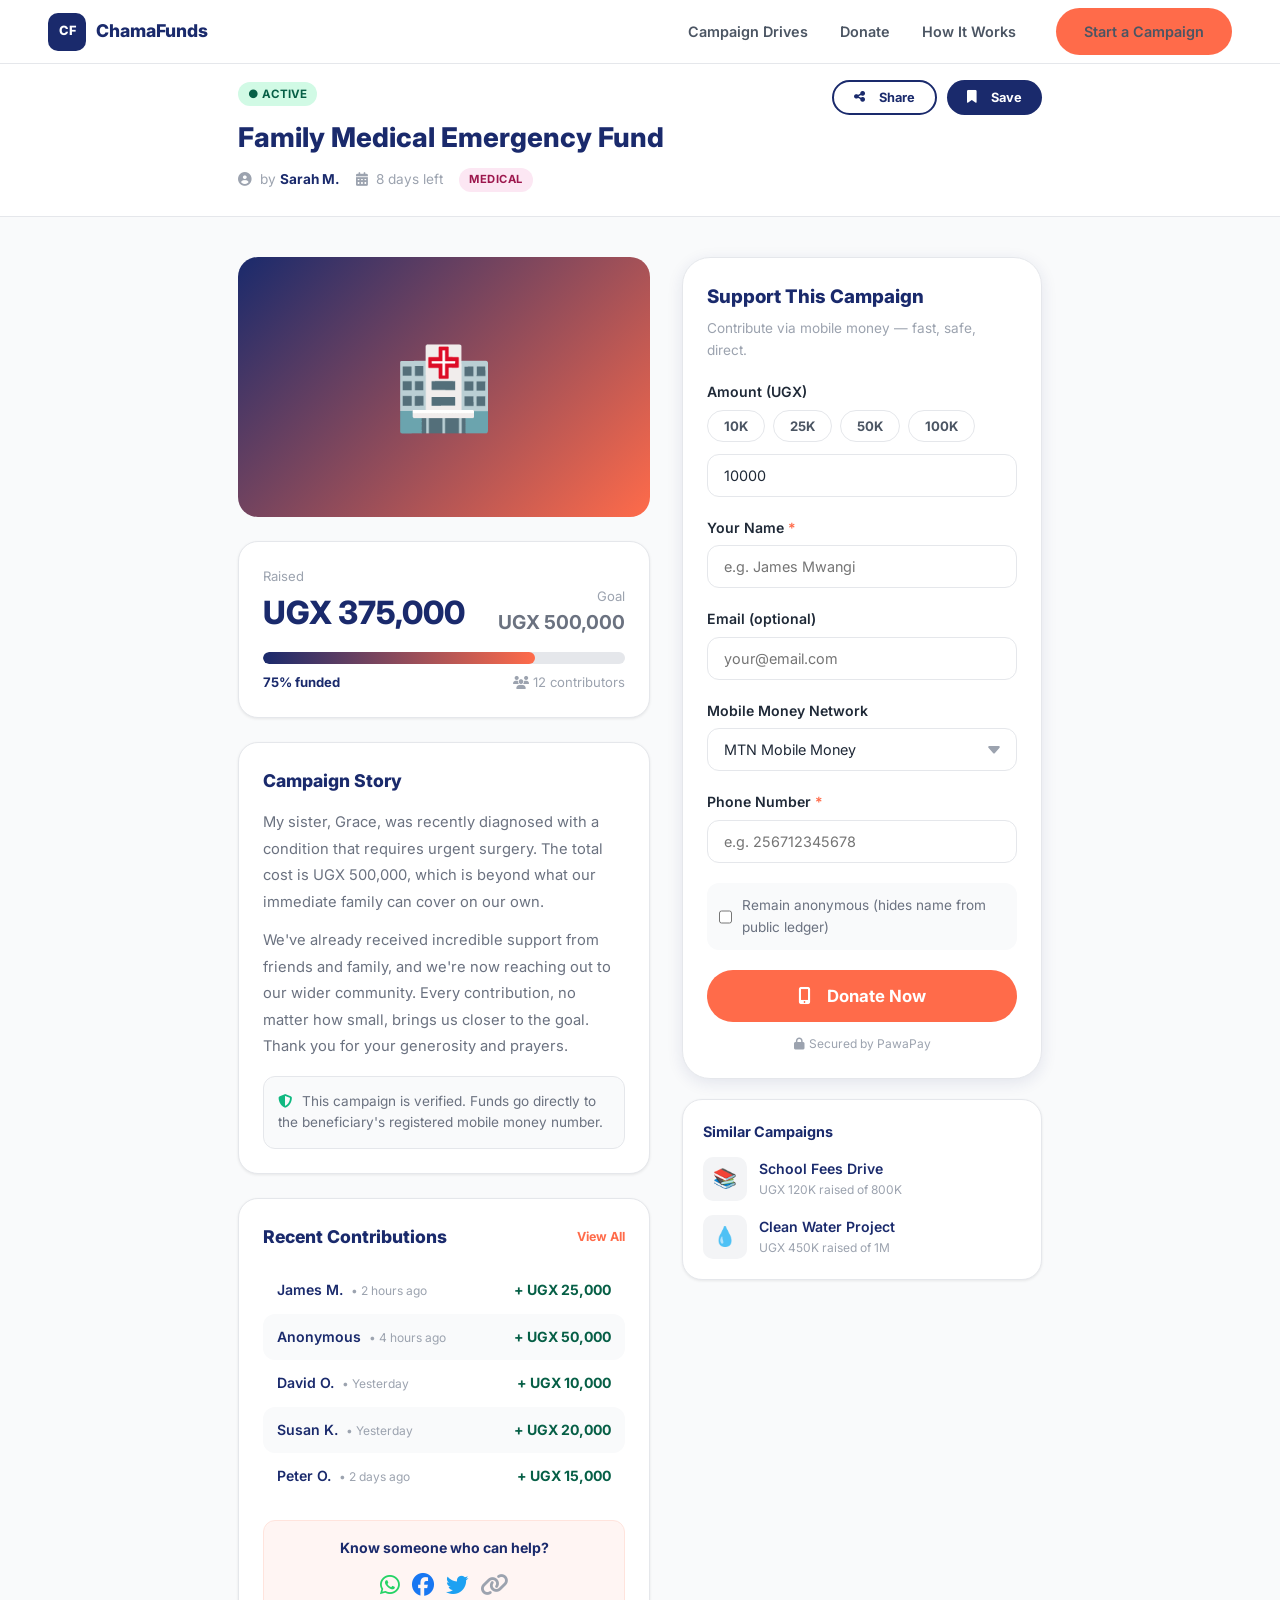
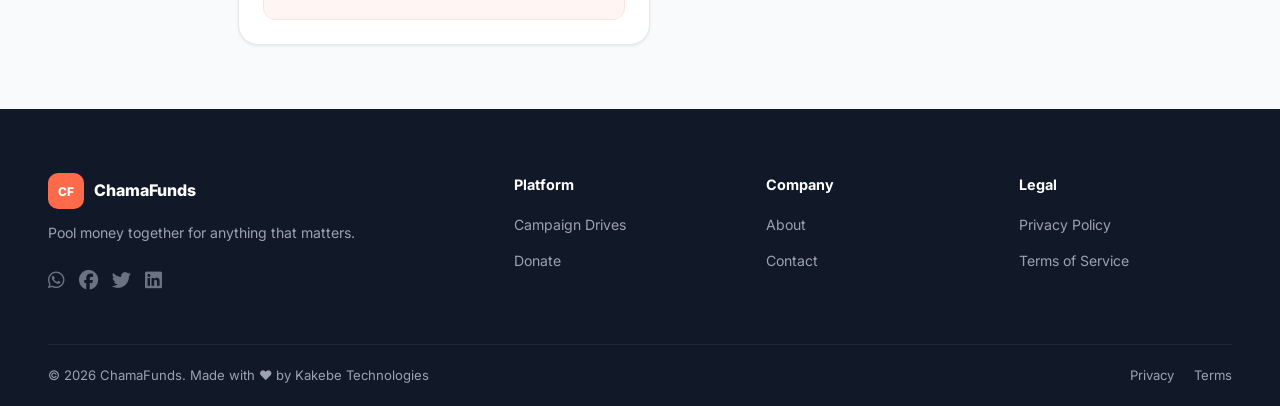
==== campaign-detail.html @ b53abc18 "initials" ====
<!DOCTYPE html>
<html lang="en">
<head>
  <meta charset="UTF-8" /><meta name="viewport" content="width=device-width, initial-scale=1.0" />
  <title>Family Medical Fund · ChamaFunds</title>
  <link href="https://fonts.googleapis.com/css2?family=Inter:opsz,wght@14..32,400;14..32,600;14..32,700;14..32,800&display=swap" rel="stylesheet" />
  <link rel="stylesheet" href="https://cdnjs.cloudflare.com/ajax/libs/font-awesome/6.5.0/css/all.min.css" />
  <link rel="stylesheet" href="css/style.css" />
</head>
<body>

<!-- NAVBAR -->
<nav class="navbar">
  <div class="container">
    <a href="index.html" class="navbar-brand"><div class="navbar-logo">CF</div><span class="navbar-name">ChamaFunds</span></a>
    <div class="navbar-links">
      <a href="campaign-drives.html">Campaign Drives</a>
      <a href="donate.html">Donate</a>
      <a href="index.html#how-it-works">How It Works</a>
      <a href="create-campaign.html" class="btn btn-primary nav-cta">Start a Campaign</a>
    </div>
    <button class="hamburger" id="hamburger"><span></span><span></span><span></span></button>
  </div>
</nav>
<div class="mobile-menu-overlay" id="menuOverlay"></div>
<div class="mobile-menu" id="mobileMenu">
  <button class="mobile-menu-close" id="menuClose"><i class="fas fa-times"></i></button>
  <a href="campaign-drives.html">Campaign Drives</a><a href="donate.html">Donate</a>
  <a href="index.html#how-it-works">How It Works</a><a href="login.html">Log In</a>
  <a href="create-campaign.html" class="btn btn-primary">🚀 Start a Campaign</a>
</div>

<!-- CAMPAIGN HEADER -->
<div style="background:#fff;border-bottom:1px solid #e5e7eb;padding:80px 0 24px;">
  <div class="container" style="max-width:900px;">
    <div style="display:flex;flex-wrap:wrap;justify-content:space-between;align-items:flex-start;gap:16px;">
      <div>
        <span class="status-badge status-active" style="margin-bottom:10px;display:inline-block;">● Active</span>
        <h1 class="campaign-title-heading" style="font-size:1.7rem;font-weight:800;color:#1A2A6C;margin-bottom:8px;">Family Medical Emergency Fund</h1>
        <div style="display:flex;align-items:center;gap:16px;font-size:.85rem;color:#9ca3af;flex-wrap:wrap;">
          <span><i class="fas fa-user-circle" style="margin-right:4px;"></i> by <strong style="color:#1A2A6C;">Sarah M.</strong></span>
          <span><i class="fas fa-calendar-alt" style="margin-right:4px;"></i> 8 days left</span>
          <span class="category-badge badge-medical">Medical</span>
        </div>
      </div>
      <div style="display:flex;gap:10px;flex-wrap:wrap;">
        <button id="shareCampaignBtn" class="btn btn-outline btn-sm"><i class="fas fa-share-alt" style="margin-right:6px;"></i>Share</button>
        <button class="btn btn-secondary btn-sm"><i class="fas fa-bookmark" style="margin-right:6px;"></i>Save</button>
      </div>
    </div>
  </div>
</div>

<!-- MAIN CONTENT -->
<section style="background:#f9fafb;padding:40px 0 64px;">
  <div class="container" style="max-width:900px;">
    <div style="display:grid;grid-template-columns:1fr 360px;gap:32px;align-items:start;">

      <!-- LEFT COLUMN -->
      <div>
        <!-- Campaign Image -->
        <div style="background:linear-gradient(135deg,#1A2A6C,#FF6B4A);border-radius:20px;height:260px;display:flex;align-items:center;justify-content:center;font-size:5rem;margin-bottom:24px;">🏥</div>

        <!-- Progress Card -->
        <div class="card" style="padding:24px;margin-bottom:24px;">
          <div style="display:flex;justify-content:space-between;align-items:flex-end;margin-bottom:14px;">
            <div><p style="font-size:.82rem;color:#9ca3af;">Raised</p><p style="font-size:2rem;font-weight:800;color:#1A2A6C;">UGX 375,000</p></div>
            <div style="text-align:right;"><p style="font-size:.82rem;color:#9ca3af;">Goal</p><p style="font-size:1.2rem;font-weight:700;color:#6b7280;">UGX 500,000</p></div>
          </div>
          <div class="progress-wrap" style="height:12px;"><div class="progress-fill" data-width="75%"></div></div>
          <div style="display:flex;justify-content:space-between;font-size:.82rem;color:#9ca3af;margin-top:8px;">
            <span style="font-weight:700;color:#1A2A6C;">75% funded</span>
            <span><i class="fas fa-users" style="margin-right:4px;"></i>12 contributors</span>
          </div>
        </div>

        <!-- Story -->
        <div class="card" style="padding:24px;margin-bottom:24px;">
          <h2 style="font-weight:800;color:#1A2A6C;margin-bottom:14px;font-size:1.1rem;">Campaign Story</h2>
          <p style="color:#6b7280;font-size:.92rem;line-height:1.8;">My sister, Grace, was recently diagnosed with a condition that requires urgent surgery. The total cost is UGX 500,000, which is beyond what our immediate family can cover on our own.</p>
          <p style="color:#6b7280;font-size:.92rem;line-height:1.8;margin-top:12px;">We've already received incredible support from friends and family, and we're now reaching out to our wider community. Every contribution, no matter how small, brings us closer to the goal. Thank you for your generosity and prayers.</p>
          <div style="margin-top:16px;background:#f9fafb;border-radius:12px;padding:14px;border:1px solid #e5e7eb;font-size:.85rem;color:#6b7280;">
            <i class="fas fa-shield-alt" style="color:#10b981;margin-right:6px;"></i> This campaign is verified. Funds go directly to the beneficiary's registered mobile money number.
          </div>
        </div>

        <!-- Ledger -->
        <div class="card" style="padding:24px;">
          <div style="display:flex;justify-content:space-between;align-items:center;margin-bottom:16px;">
            <h2 style="font-weight:800;color:#1A2A6C;font-size:1.1rem;">Recent Contributions</h2>
            <a href="#" style="font-size:.78rem;color:#FF6B4A;font-weight:700;">View All</a>
          </div>
          <div>
            <div class="ledger-row"><div><span class="ledger-name">James M.</span><span class="ledger-time" style="margin-left:8px;">• 2 hours ago</span></div><span class="ledger-amount">+ UGX 25,000</span></div>
            <div class="ledger-row"><div><span class="ledger-name">Anonymous</span><span class="ledger-time" style="margin-left:8px;">• 4 hours ago</span></div><span class="ledger-amount">+ UGX 50,000</span></div>
            <div class="ledger-row"><div><span class="ledger-name">David O.</span><span class="ledger-time" style="margin-left:8px;">• Yesterday</span></div><span class="ledger-amount">+ UGX 10,000</span></div>
            <div class="ledger-row"><div><span class="ledger-name">Susan K.</span><span class="ledger-time" style="margin-left:8px;">• Yesterday</span></div><span class="ledger-amount">+ UGX 20,000</span></div>
            <div class="ledger-row"><div><span class="ledger-name">Peter O.</span><span class="ledger-time" style="margin-left:8px;">• 2 days ago</span></div><span class="ledger-amount">+ UGX 15,000</span></div>
          </div>
          <!-- Share prompt -->
          <div style="margin-top:20px;background:#fff5f3;border-radius:12px;padding:16px;text-align:center;border:1px solid #ffe4dd;">
            <p style="font-size:.88rem;font-weight:700;color:#1A2A6C;margin-bottom:8px;">Know someone who can help?</p>
            <div style="display:flex;justify-content:center;gap:12px;font-size:1.4rem;">
              <a href="#" style="color:#25D366;"><i class="fab fa-whatsapp"></i></a>
              <a href="#" style="color:#1877F2;"><i class="fab fa-facebook"></i></a>
              <a href="#" style="color:#1DA1F2;"><i class="fab fa-twitter"></i></a>
              <a href="#" onclick="navigator.clipboard.writeText(window.location.href);window.showToast('Link copied!','success');return false;" style="color:#9ca3af;"><i class="fas fa-link"></i></a>
            </div>
          </div>
        </div>
      </div>

      <!-- RIGHT COLUMN: DONATION WIDGET -->
      <div style="position:sticky;top:84px;">
        <div class="donation-widget">
          <h3 style="font-weight:800;color:#1A2A6C;margin-bottom:6px;">Support This Campaign</h3>
          <p style="font-size:.85rem;color:#9ca3af;margin-bottom:20px;">Contribute via mobile money — fast, safe, direct.</p>

          <div class="form-group">
            <label class="form-label">Amount (UGX)</label>
            <div class="quick-amounts">
              <button class="quick-amount-btn" data-amount="10000">10K</button>
              <button class="quick-amount-btn" data-amount="25000">25K</button>
              <button class="quick-amount-btn" data-amount="50000">50K</button>
              <button class="quick-amount-btn" data-amount="100000">100K</button>
            </div>
            <input type="number" id="contributionAmount" class="form-input" placeholder="Enter amount" min="1000" value="10000" />
          </div>

          <div class="form-group" id="donorNameField">
            <label class="form-label">Your Name <span class="required">*</span></label>
            <input type="text" id="donorName" class="form-input" placeholder="e.g. James Mwangi" />
          </div>

          <div class="form-group" id="donorEmailField">
            <label class="form-label">Email (optional)</label>
            <input type="email" id="donorEmail" class="form-input" placeholder="your@email.com" />
          </div>

          <div class="form-group">
            <label class="form-label">Mobile Money Network</label>
            <select class="form-input">
              <option>MTN Mobile Money</option>
              <option>Airtel Money</option>
              <option>Orange Money</option>
              <option>Tigo Cash</option>
            </select>
          </div>

          <div class="form-group">
            <label class="form-label">Phone Number <span class="required">*</span></label>
            <input type="tel" id="donorPhone" class="form-input" placeholder="e.g. 256712345678" />
          </div>

          <div style="display:flex;align-items:center;gap:10px;margin-bottom:20px;padding:12px;background:#f9fafb;border-radius:12px;">
            <input type="checkbox" id="anonymousToggle" style="width:16px;height:16px;cursor:pointer;" />
            <label for="anonymousToggle" style="font-size:.85rem;color:#6b7280;cursor:pointer;">Remain anonymous (hides name from public ledger)</label>
          </div>

          <button id="donateBtn" class="btn btn-primary btn-block btn-lg">
            <i class="fas fa-mobile-alt" style="margin-right:8px;"></i> Donate Now
          </button>
          <p style="text-align:center;font-size:.75rem;color:#9ca3af;margin-top:12px;"><i class="fas fa-lock" style="margin-right:4px;"></i>Secured by PawaPay</p>
        </div>

        <!-- Similar Campaigns -->
        <div class="card" style="padding:20px;margin-top:20px;">
          <p style="font-weight:700;color:#1A2A6C;font-size:.9rem;margin-bottom:14px;">Similar Campaigns</p>
          <div style="display:flex;flex-direction:column;gap:14px;">
            <a href="campaign-detail.html" style="display:flex;align-items:center;gap:12px;">
              <div style="width:44px;height:44px;background:#f3f4f6;border-radius:10px;display:flex;align-items:center;justify-content:center;font-size:1.2rem;flex-shrink:0;">📚</div>
              <div><p style="font-weight:600;color:#1A2A6C;font-size:.88rem;">School Fees Drive</p><p style="font-size:.75rem;color:#9ca3af;">UGX 120K raised of 800K</p></div>
            </a>
            <a href="campaign-detail.html" style="display:flex;align-items:center;gap:12px;">
              <div style="width:44px;height:44px;background:#f3f4f6;border-radius:10px;display:flex;align-items:center;justify-content:center;font-size:1.2rem;flex-shrink:0;">💧</div>
              <div><p style="font-weight:600;color:#1A2A6C;font-size:.88rem;">Clean Water Project</p><p style="font-size:.75rem;color:#9ca3af;">UGX 450K raised of 1M</p></div>
            </a>
          </div>
        </div>
      </div>
    </div>
  </div>
</section>

<!-- DONATION SUCCESS MODAL -->
<div class="modal-overlay" id="donationModal">
  <div class="modal" style="max-width:400px;">
    <div class="modal-body" style="text-align:center;padding:40px 32px;">
      <div style="width:80px;height:80px;background:#d1fae5;border-radius:50%;display:flex;align-items:center;justify-content:center;font-size:2.5rem;margin:0 auto 20px;">✅</div>
      <h3 style="font-weight:800;color:#1A2A6C;font-size:1.3rem;margin-bottom:8px;">Contribution Sent!</h3>
      <p style="color:#9ca3af;font-size:.9rem;margin-bottom:6px;">Your contribution of <strong style="color:#1A2A6C;" id="modalAmount">UGX 10,000</strong> was successful.</p>
      <p style="color:#9ca3af;font-size:.8rem;margin-bottom:28px;">You'll receive a confirmation SMS shortly.</p>
      <button data-close-modal="donationModal" class="btn btn-secondary btn-block">Done</button>
    </div>
  </div>
</div>

<!-- SHARE MODAL -->
<div class="modal-overlay" id="shareModal">
  <div class="modal">
    <div class="modal-header">
      <h3 style="font-weight:800;color:#1A2A6C;">Share This Campaign</h3>
      <button class="modal-close" data-close-modal="shareModal"><i class="fas fa-times"></i></button>
    </div>
    <div class="modal-body">
      <div class="share-card">
        <div class="share-card-img">
          <div class="placeholder" style="display:flex;align-items:center;justify-content:center;font-size:4rem;">🏥</div>
          <div class="share-card-img-overlay"></div>
        </div>
        <div class="share-card-body">
          <p style="font-weight:800;color:#1A2A6C;">Family Medical Emergency Fund</p>
          <p style="font-size:.82rem;color:#9ca3af;margin:4px 0 10px;">Goal: UGX 500,000 · Medical</p>
          <div class="progress-wrap"><div class="progress-fill" data-width="75%" style="width:75%;"></div></div>
          <p style="font-size:.78rem;color:#9ca3af;margin-top:6px;">UGX 375,000 raised · 75% funded</p>
          <p style="font-size:.82rem;color:#6b7280;margin-top:8px;font-style:italic;">"Help us raise funds for my sister's urgent surgery."</p>
          <div style="margin-top:10px;padding:8px;background:#f9fafb;border-radius:8px;font-size:.75rem;color:#9ca3af;text-align:center;">chamafunds.com/campaign/family-medical</div>
        </div>
      </div>
      <div class="share-buttons">
        <button class="share-btn-option share-whatsapp" id="shareWhatsApp"><i class="fab fa-whatsapp"></i> WhatsApp</button>
        <button class="share-btn-option share-facebook" id="shareFacebook"><i class="fab fa-facebook"></i> Facebook</button>
        <button class="share-btn-option share-twitter" id="shareTwitter"><i class="fab fa-twitter"></i> Twitter / X</button>
        <button class="share-btn-option share-copy" id="copyLinkBtn"><i class="fas fa-link"></i> Copy Link</button>
      </div>
    </div>
  </div>
</div>

<!-- FOOTER -->
<footer class="footer">
  <div class="container">
    <div class="footer-grid">
      <div class="footer-brand"><div style="display:flex;align-items:center;gap:10px;margin-bottom:12px;"><div style="width:36px;height:36px;background:#FF6B4A;border-radius:10px;display:flex;align-items:center;justify-content:center;color:#fff;font-weight:800;font-size:.75rem;">CF</div><span style="color:#fff;font-weight:800;">ChamaFunds</span></div><p>Pool money together for anything that matters.</p><div class="footer-socials"><a href="#"><i class="fab fa-whatsapp"></i></a><a href="#"><i class="fab fa-facebook"></i></a><a href="#"><i class="fab fa-twitter"></i></a><a href="#"><i class="fab fa-linkedin"></i></a></div></div>
      <div class="footer-col"><h4>Platform</h4><ul><li><a href="campaign-drives.html">Campaign Drives</a></li><li><a href="donate.html">Donate</a></li></ul></div>
      <div class="footer-col"><h4>Company</h4><ul><li><a href="#">About</a></li><li><a href="#">Contact</a></li></ul></div>
      <div class="footer-col"><h4>Legal</h4><ul><li><a href="#">Privacy Policy</a></li><li><a href="#">Terms of Service</a></li></ul></div>
    </div>
    <div class="footer-bottom"><span>© 2026 ChamaFunds. Made with ❤️ by Kakebe Technologies</span><div class="footer-legal"><a href="#">Privacy</a><a href="#">Terms</a></div></div>
  </div>
</footer>

<style>
@media(max-width:767px){
  section > .container > div[style*="grid-template-columns:1fr 360px"]{display:block!important;}
  section > .container > div[style*="grid-template-columns:1fr 360px"] > div:last-child{position:static!important;margin-top:24px;}
}
</style>
<script src="js/main.js"></script>
</body>
</html>
---- css/style.css ----
/* ============================================================
   ChamaFunds – style.css
   ============================================================ */

/* ── Custom Properties ─────────────────────────────────────── */
:root {
  --navy:        #1A2A6C;
  --navy-dark:   #111d4e;
  --coral:       #FF6B4A;
  --coral-dark:  #e85a3a;
  --gray-50:     #f9fafb;
  --gray-100:    #f3f4f6;
  --gray-200:    #e5e7eb;
  --gray-400:    #9ca3af;
  --gray-500:    #6b7280;
  --gray-600:    #4b5563;
  --gray-800:    #1f2937;
  --gray-900:    #111827;
  --green-500:   #10b981;
  --yellow-400:  #facc15;
  --white:       #ffffff;
  --shadow-sm:   0 1px 3px rgba(0,0,0,.08);
  --shadow-md:   0 4px 16px rgba(26,42,108,.10);
  --shadow-lg:   0 8px 32px rgba(26,42,108,.14);
  --radius-sm:   8px;
  --radius-md:   12px;
  --radius-lg:   20px;
  --radius-xl:   28px;
  --max-w:       1280px;
  --transition:  all .2s ease;
}

/* ── Reset & Base ───────────────────────────────────────────── */
*, *::before, *::after { box-sizing: border-box; margin: 0; padding: 0; }
html { scroll-behavior: smooth; }
body {
  font-family: 'Inter', sans-serif;
  font-size: 16px;
  line-height: 1.6;
  color: var(--gray-800);
  background: var(--white);
}
img { max-width: 100%; display: block; }
a { text-decoration: none; color: inherit; }
ul { list-style: none; }
button { cursor: pointer; border: none; background: none; font-family: inherit; }
input, select, textarea { font-family: inherit; }

/* ── Typography helpers ─────────────────────────────────────── */
.text-navy   { color: var(--navy); }
.text-coral  { color: var(--coral); }
.text-white  { color: var(--white); }
.font-bold   { font-weight: 700; }
.font-extrabold { font-weight: 800; }

/* ── Layout helpers ─────────────────────────────────────────── */
.container {
  width: 100%;
  max-width: var(--max-w);
  margin: 0 auto;
  padding: 0 48px;
}
@media (max-width: 1023px) { .container { padding: 0 32px; } }
@media (max-width: 767px)  { .container { padding: 0 20px; } }
.section { padding: 88px 0; }
.section-sm { padding: 56px 0; }

/* ── Buttons ────────────────────────────────────────────────── */
.btn {
  display: inline-flex;
  align-items: center;
  gap: 8px;
  padding: 12px 28px;
  border-radius: 99px;
  font-weight: 700;
  font-size: .9rem;
  transition: var(--transition);
  white-space: nowrap;
}
.btn-primary   { background: var(--coral); color: var(--white); }
.btn-primary:hover { background: var(--coral-dark); transform: translateY(-1px); box-shadow: 0 4px 14px rgba(255,107,74,.35); }
.btn-secondary { background: var(--navy); color: var(--white); }
.btn-secondary:hover { background: var(--navy-dark); transform: translateY(-1px); }
.btn-outline   { border: 2px solid var(--navy); color: var(--navy); background: transparent; }
.btn-outline:hover { background: var(--navy); color: var(--white); }
.btn-outline-white { border: 2px solid rgba(255,255,255,.6); color: var(--white); background: rgba(255,255,255,.1); backdrop-filter: blur(4px); }
.btn-outline-white:hover { background: rgba(255,255,255,.25); }
.btn-sm { padding: 8px 20px; font-size: .8rem; }
.btn-lg { padding: 16px 40px; font-size: 1.05rem; }
.btn-block { width: 100%; justify-content: center; }

/* ── Navigation ─────────────────────────────────────────────── */
.navbar {
  position: fixed; top: 0; left: 0; right: 0; z-index: 1000;
  background: var(--white);
  border-bottom: 1px solid var(--gray-200);
  height: 64px;
}
.navbar .container { height: 100%; display: flex; align-items: center; justify-content: space-between; padding-top: 0; padding-bottom: 0; }
.navbar-brand { display: flex; align-items: center; gap: 10px; }
.navbar-logo {
  width: 38px; height: 38px;
  background: var(--navy);
  border-radius: 10px;
  display: flex; align-items: center; justify-content: center;
  color: var(--white); font-weight: 800; font-size: .8rem;
}
.navbar-name { font-weight: 800; font-size: 1.1rem; color: var(--navy); }

.navbar-links { display: flex; align-items: center; gap: 32px; }
.navbar-links a {
  font-size: .9rem; font-weight: 600; color: var(--gray-600);
  transition: var(--transition);
}
.navbar-links a:hover { color: var(--coral); }
.navbar-links .nav-cta { margin-left: 8px; }

/* hamburger */
.hamburger {
  display: none; flex-direction: column; gap: 5px;
  width: 32px; height: 32px; justify-content: center; align-items: center;
}
.hamburger span {
  display: block; width: 22px; height: 2px;
  background: var(--navy); border-radius: 2px; transition: var(--transition);
}

/* mobile drawer */
.mobile-menu {
  display: none; flex-direction: column;
  position: fixed; top: 0; right: -320px; bottom: 0;
  width: 300px; background: var(--white);
  z-index: 1100; padding: 24px;
  box-shadow: -4px 0 24px rgba(0,0,0,.12);
  transition: right .3s ease;
}
.mobile-menu.open { right: 0; }
.mobile-menu-overlay {
  display: none; position: fixed; inset: 0;
  background: rgba(0,0,0,.4); z-index: 1099;
}
.mobile-menu-overlay.open { display: block; }
.mobile-menu-close {
  align-self: flex-end; font-size: 1.4rem; color: var(--gray-500); margin-bottom: 24px;
}
.mobile-menu a {
  padding: 12px 0; border-bottom: 1px solid var(--gray-100);
  font-weight: 600; color: var(--gray-700);
  transition: var(--transition); display: block;
}
.mobile-menu a:hover { color: var(--coral); }
.mobile-menu .btn { margin-top: 16px; width: 100%; justify-content: center; }

/* user avatar dropdown */
.user-menu { position: relative; }
.user-avatar {
  width: 36px; height: 36px; border-radius: 50%;
  background: var(--gray-200); display: flex; align-items: center; justify-content: center;
  font-weight: 700; font-size: .8rem; color: var(--navy); cursor: pointer;
}
.user-dropdown {
  display: none; position: absolute; top: calc(100% + 8px); right: 0;
  background: var(--white); border-radius: var(--radius-md);
  box-shadow: var(--shadow-lg); border: 1px solid var(--gray-100);
  min-width: 180px; padding: 8px 0; z-index: 200;
}
.user-dropdown.open { display: block; }
.user-dropdown a {
  display: flex; align-items: center; gap: 10px;
  padding: 10px 16px; font-size: .88rem; color: var(--gray-700);
  transition: var(--transition);
}
.user-dropdown a:hover { background: var(--gray-50); color: var(--coral); }
.user-dropdown .logout { color: #ef4444; }
.user-dropdown .logout:hover { background: #fef2f2; color: #dc2626; }

/* ── Cards ──────────────────────────────────────────────────── */
.card {
  background: var(--white);
  border-radius: var(--radius-lg);
  border: 1px solid var(--gray-200);
  box-shadow: var(--shadow-sm);
  overflow: hidden;
  transition: var(--transition);
}
.card:hover { box-shadow: var(--shadow-lg); transform: translateY(-4px); }
.card-body { padding: 20px; }
.card-img { width: 100%; height: 180px; object-fit: cover; }
.card-img-placeholder {
  width: 100%; height: 180px;
  background: linear-gradient(135deg, var(--navy) 0%, var(--coral) 100%);
  display: flex; align-items: center; justify-content: center;
  font-size: 2.5rem; color: rgba(255,255,255,.5);
}

/* ── Progress Bar ───────────────────────────────────────────── */
.progress-wrap { height: 8px; background: var(--gray-200); border-radius: 99px; overflow: hidden; margin: 8px 0; }
.progress-fill {
  height: 100%;
  background: linear-gradient(90deg, var(--navy), var(--coral));
  border-radius: 99px;
  width: 0;
  transition: width 1s ease;
}

/* ── Campaign Card ──────────────────────────────────────────── */
.campaign-card { display: flex; flex-direction: column; }
.campaign-card .card-body { flex: 1; display: flex; flex-direction: column; }
.campaign-meta { display: flex; align-items: center; justify-content: space-between; margin-bottom: 8px; }
.category-badge {
  font-size: .7rem; font-weight: 700; padding: 3px 10px; border-radius: 99px;
  text-transform: uppercase; letter-spacing: .05em;
}
.badge-family     { background: #ede9fe; color: #6d28d9; }
.badge-medical    { background: #fce7f3; color: #9d174d; }
.badge-education  { background: #dbeafe; color: #1e40af; }
.badge-community  { background: #d1fae5; color: #065f46; }
.badge-business   { background: #fef3c7; color: #92400e; }
.badge-emergency  { background: #fee2e2; color: #991b1b; }
.badge-other      { background: var(--gray-100); color: var(--gray-600); }

.campaign-title { font-weight: 700; color: var(--navy); font-size: .95rem; line-height: 1.4; margin-bottom: 6px; }
.campaign-stats { display: flex; justify-content: space-between; font-size: .78rem; color: var(--gray-500); margin-bottom: 4px; }
.campaign-footer { display: flex; justify-content: space-between; align-items: center; margin-top: auto; padding-top: 14px; }
.contributors-count { font-size: .78rem; color: var(--gray-400); }
.days-left { font-size: .78rem; color: var(--coral); font-weight: 600; }

/* ── Campaign Grid ──────────────────────────────────────────── */
.campaigns-grid {
  display: grid;
  grid-template-columns: repeat(3, 1fr);
  gap: 24px;
}

/* ── Form Inputs ────────────────────────────────────────────── */
.form-group { margin-bottom: 20px; }
.form-label { display: block; font-size: .88rem; font-weight: 600; color: var(--gray-700); margin-bottom: 6px; }
.form-label .required { color: var(--coral); }
.form-input {
  width: 100%; padding: 12px 16px;
  border: 1.5px solid var(--gray-200);
  border-radius: var(--radius-md);
  font-size: .9rem; color: var(--gray-800);
  background: var(--white);
  outline: none;
  transition: var(--transition);
}
.form-input:focus { border-color: var(--coral); box-shadow: 0 0 0 3px rgba(255,107,74,.12); }
.form-input.error { border-color: #ef4444; }
.form-error { font-size: .78rem; color: #ef4444; margin-top: 4px; display: none; }
.form-error.visible { display: block; }
select.form-input { appearance: none; background-image: url("data:image/svg+xml,%3Csvg xmlns='http://www.w3.org/2000/svg' width='16' height='16' fill='%239ca3af' viewBox='0 0 16 16'%3E%3Cpath d='M7.247 11.14 2.451 5.658C1.885 5.013 2.345 4 3.204 4h9.592a1 1 0 0 1 .753 1.659l-4.796 5.48a1 1 0 0 1-1.506 0z'/%3E%3C/svg%3E"); background-repeat: no-repeat; background-position: right 14px center; padding-right: 40px; }
textarea.form-input { resize: vertical; min-height: 120px; }

/* ── Modal ──────────────────────────────────────────────────── */
.modal-overlay {
  display: none; position: fixed; inset: 0;
  background: rgba(0,0,0,.5); backdrop-filter: blur(4px);
  z-index: 2000; align-items: center; justify-content: center;
  padding: 16px;
}
.modal-overlay.open { display: flex; }
.modal {
  background: var(--white); border-radius: var(--radius-xl);
  width: 100%; max-width: 520px; max-height: 90vh; overflow-y: auto;
  animation: modalIn .25s ease;
}
@keyframes modalIn { from { transform: scale(.94); opacity: 0; } to { transform: scale(1); opacity: 1; } }
.modal-header {
  display: flex; align-items: center; justify-content: space-between;
  padding: 24px 24px 0;
}
.modal-body { padding: 20px 24px 24px; }
.modal-close { font-size: 1.4rem; color: var(--gray-400); transition: var(--transition); }
.modal-close:hover { color: var(--gray-700); }

/* ── Accordion / FAQ ────────────────────────────────────────── */
.faq-item { border-bottom: 1px solid var(--gray-200); }
.faq-question {
  width: 100%; text-align: left; padding: 20px 0;
  display: flex; justify-content: space-between; align-items: center;
  font-weight: 700; font-size: .95rem; color: var(--navy);
  cursor: pointer; transition: var(--transition);
}
.faq-question:hover { color: var(--coral); }
.faq-icon { font-size: 1.1rem; transition: transform .3s ease; flex-shrink: 0; }
.faq-item.open .faq-icon { transform: rotate(45deg); }
.faq-answer {
  max-height: 0; overflow: hidden;
  transition: max-height .35s ease, padding .35s ease;
}
.faq-answer-inner { padding-bottom: 16px; font-size: .9rem; color: var(--gray-600); line-height: 1.7; }
.faq-item.open .faq-answer { max-height: 300px; }

/* ── Hero Sections ──────────────────────────────────────────── */
.hero-gradient {
  background: linear-gradient(135deg, var(--navy) 0%, #2a3f8a 50%, var(--coral) 100%);
  color: var(--white);
}
.hero-badge {
  display: inline-flex; align-items: center; gap: 8px;
  background: rgba(255,255,255,.18); backdrop-filter: blur(4px);
  padding: 6px 16px; border-radius: 99px; font-size: .82rem; font-weight: 600;
  margin-bottom: 20px;
}

/* ── Trust Badge Bar ────────────────────────────────────────── */
.trust-bar {
  background: var(--white); border-bottom: 1px solid var(--gray-100);
  padding: 16px 0;
}
.trust-bar-inner {
  display: flex; flex-wrap: wrap; justify-content: center;
  gap: 24px 40px; align-items: center;
}
.trust-badge { display: flex; align-items: center; gap: 8px; font-size: .85rem; font-weight: 600; color: var(--gray-500); }
.trust-badge i { font-size: 1.1rem; }

/* ── Step Cards ─────────────────────────────────────────────── */
.steps-grid { display: grid; grid-template-columns: repeat(3, 1fr); gap: 24px; margin-top: 48px; }
.step-card { text-align: center; padding: 40px 28px; }
.step-icon-wrap {
  width: 64px; height: 64px; border-radius: 18px; margin: 0 auto 20px;
  background: linear-gradient(135deg, var(--navy), #2a3f8a);
  display: flex; align-items: center; justify-content: center;
  font-size: 1.4rem; color: var(--white); font-weight: 800;
  box-shadow: 0 8px 20px rgba(26,42,108,.25);
}

/* ── Stats Bar ──────────────────────────────────────────────── */
.stat-card {
  background: var(--white); border-radius: var(--radius-lg);
  border: 1px solid var(--gray-200); padding: 20px 24px;
  transition: var(--transition);
}
.stat-card:hover { transform: translateY(-2px); box-shadow: var(--shadow-md); }
.stat-label { font-size: .72rem; font-weight: 700; text-transform: uppercase; letter-spacing: .08em; color: var(--gray-400); }
.stat-value { font-size: 1.7rem; font-weight: 800; color: var(--navy); margin: 4px 0 2px; }
.stat-sub { font-size: .75rem; }

/* ── Footer ─────────────────────────────────────────────────── */
.footer { background: var(--gray-900); color: var(--gray-400); padding: 64px 0 0; }
.footer-grid { display: grid; grid-template-columns: 2fr 1fr 1fr 1fr; gap: 40px; padding-bottom: 48px; }
.footer-brand p { font-size: .88rem; margin: 12px 0 20px; line-height: 1.7; }
.footer-socials { display: flex; gap: 14px; }
.footer-socials a { font-size: 1.2rem; color: var(--gray-500); transition: var(--transition); }
.footer-socials a:hover { color: var(--white); }
.footer-col h4 { font-size: .9rem; font-weight: 700; color: var(--white); margin-bottom: 16px; }
.footer-col ul li { margin-bottom: 10px; }
.footer-col ul li a { font-size: .88rem; transition: var(--transition); }
.footer-col ul li a:hover { color: var(--white); }
.footer-bottom {
  border-top: 1px solid var(--gray-800);
  padding: 20px 0;
  display: flex; justify-content: space-between; align-items: center;
  flex-wrap: wrap; gap: 12px; font-size: .82rem;
}
.footer-legal { display: flex; gap: 20px; }
.footer-legal a { transition: var(--transition); }
.footer-legal a:hover { color: var(--white); }

/* ── Dashboard / Sidebar ────────────────────────────────────── */
.dashboard-layout { display: flex; min-height: 100vh; padding-top: 0; }
.sidebar {
  width: 240px; flex-shrink: 0;
  background: var(--white); border-right: 1px solid var(--gray-200);
  position: sticky; top: 0; height: 100vh;
  display: flex; flex-direction: column; padding: 20px 12px;
  overflow-y: auto;
}
.sidebar-brand { display: flex; align-items: center; gap: 10px; padding: 8px 12px 24px; }
.sidebar-nav { flex: 1; }
.sidebar-link {
  display: flex; align-items: center; gap: 12px;
  padding: 10px 12px; border-radius: var(--radius-md);
  font-size: .88rem; font-weight: 600; color: var(--gray-600);
  transition: var(--transition); margin-bottom: 2px;
}
.sidebar-link:hover { background: var(--gray-100); color: var(--navy); }
.sidebar-link.active { background: var(--navy); color: var(--white); }
.sidebar-link i { width: 18px; text-align: center; }
.sidebar-footer { border-top: 1px solid var(--gray-100); padding-top: 12px; }
.sidebar-footer .logout-link { color: #ef4444; }
.sidebar-footer .logout-link:hover { background: #fef2f2; }

.main-content { flex: 1; background: var(--gray-50); padding: 32px; min-width: 0; }
.page-header { margin-bottom: 28px; }
.page-header h1 { font-size: 1.5rem; font-weight: 800; color: var(--navy); }
.page-header p { color: var(--gray-400); font-size: .88rem; margin-top: 4px; }

/* ── Table ──────────────────────────────────────────────────── */
.table-wrap { overflow-x: auto; }
table { width: 100%; border-collapse: collapse; font-size: .88rem; }
thead tr { border-bottom: 2px solid var(--gray-100); }
th { padding: 10px 14px; text-align: left; font-size: .72rem; font-weight: 700; text-transform: uppercase; letter-spacing: .06em; color: var(--gray-400); }
td { padding: 14px 14px; color: var(--gray-700); border-bottom: 1px solid var(--gray-100); }
tr:last-child td { border-bottom: none; }
tbody tr:hover { background: var(--gray-50); }

/* ── Status Badges ──────────────────────────────────────────── */
.status-badge {
  display: inline-block; padding: 3px 10px; border-radius: 99px;
  font-size: .72rem; font-weight: 700; text-transform: uppercase;
}
.status-active    { background: #d1fae5; color: #065f46; }
.status-completed { background: #dbeafe; color: #1e40af; }
.status-draft     { background: var(--gray-100); color: var(--gray-600); }
.status-paused    { background: #fef3c7; color: #92400e; }
.status-flagged   { background: #fee2e2; color: #991b1b; }
.status-pending   { background: #fef3c7; color: #92400e; }
.status-approved  { background: #d1fae5; color: #065f46; }
.status-rejected  { background: #fee2e2; color: #991b1b; }

/* ── Tab System ─────────────────────────────────────────────── */
.tabs-nav { display: flex; gap: 4px; border-bottom: 2px solid var(--gray-200); margin-bottom: 24px; flex-wrap: wrap; }
.tab-btn {
  padding: 10px 18px; border-radius: var(--radius-sm) var(--radius-sm) 0 0;
  font-size: .85rem; font-weight: 600; color: var(--gray-500);
  transition: var(--transition); border-bottom: 2px solid transparent; margin-bottom: -2px;
}
.tab-btn:hover { color: var(--navy); }
.tab-btn.active { color: var(--navy); border-bottom-color: var(--coral); background: rgba(255,107,74,.06); }
.tab-panel { display: none; }
.tab-panel.active { display: block; }

/* ── Filter Bar ─────────────────────────────────────────────── */
.filter-bar { display: flex; flex-wrap: wrap; gap: 12px; align-items: center; margin-bottom: 28px; }
.filter-bar .form-input { max-width: 220px; }
.search-input-wrap { position: relative; flex: 1; min-width: 200px; max-width: 360px; }
.search-input-wrap i { position: absolute; left: 14px; top: 50%; transform: translateY(-50%); color: var(--gray-400); }
.search-input-wrap input { padding-left: 40px; }

/* ── Donate / Contribution Widget ───────────────────────────── */
.donation-widget {
  background: var(--white); border-radius: var(--radius-xl);
  border: 1px solid var(--gray-200); padding: 24px;
  box-shadow: var(--shadow-md);
}
.quick-amounts { display: flex; flex-wrap: wrap; gap: 8px; margin-bottom: 12px; }
.quick-amount-btn {
  padding: 7px 16px; border-radius: 99px; border: 1.5px solid var(--gray-200);
  font-size: .82rem; font-weight: 700; color: var(--gray-600);
  transition: var(--transition);
}
.quick-amount-btn:hover, .quick-amount-btn.selected { background: var(--coral); color: var(--white); border-color: var(--coral); }

/* ── Share Modal ────────────────────────────────────────────── */
.share-card {
  border-radius: var(--radius-lg); overflow: hidden;
  border: 1px solid var(--gray-200);
}
.share-card-img { position: relative; height: 160px; overflow: hidden; }
.share-card-img img, .share-card-img .placeholder { width: 100%; height: 100%; object-fit: cover; }
.share-card-img .placeholder { background: linear-gradient(135deg, var(--navy), var(--coral)); display: flex; align-items: center; justify-content: center; font-size: 3rem; }
.share-card-img-overlay {
  position: absolute; inset: 0;
  background: linear-gradient(to bottom, transparent 40%, rgba(0,0,0,.6));
}
.share-card-body { padding: 16px; }
.share-buttons { display: grid; grid-template-columns: 1fr 1fr; gap: 10px; margin-top: 16px; }
.share-btn-option {
  display: flex; align-items: center; justify-content: center; gap: 8px;
  padding: 10px; border-radius: var(--radius-md); font-size: .84rem; font-weight: 600;
  transition: var(--transition); border: 1.5px solid var(--gray-200);
}
.share-btn-option:hover { transform: translateY(-2px); box-shadow: var(--shadow-sm); }
.share-whatsapp { background: #25D366; color: var(--white); border-color: #25D366; }
.share-facebook { background: #1877F2; color: var(--white); border-color: #1877F2; }
.share-twitter  { background: #1DA1F2; color: var(--white); border-color: #1DA1F2; }
.share-copy     { background: var(--gray-50); color: var(--navy); }
.share-copy.copied { background: #d1fae5; color: #065f46; border-color: #6ee7b7; }

/* ── Toast ──────────────────────────────────────────────────── */
.toast {
  position: fixed; bottom: 24px; right: 24px; z-index: 9999;
  background: var(--gray-900); color: var(--white);
  padding: 12px 20px; border-radius: var(--radius-md);
  font-size: .88rem; font-weight: 600;
  transform: translateY(100px); opacity: 0;
  transition: all .3s ease; pointer-events: none;
}
.toast.show { transform: translateY(0); opacity: 1; }
.toast.success { background: #065f46; }
.toast.error   { background: #991b1b; }

/* ── Fee Calculator ─────────────────────────────────────────── */
input[type="range"] { accent-color: var(--coral); width: 100%; cursor: pointer; }
.fee-calc-result { display: grid; grid-template-columns: 1fr 1fr; gap: 12px; margin-top: 16px; }
.fee-calc-box { background: var(--gray-50); border-radius: var(--radius-md); padding: 14px; }
.fee-calc-box .label { font-size: .78rem; color: var(--gray-400); }
.fee-calc-box .value { font-size: 1.1rem; font-weight: 800; color: var(--navy); }
.fee-calc-box .value.coral { color: var(--coral); }

/* ── Auth Pages ─────────────────────────────────────────────── */
.auth-wrapper {
  min-height: 100vh; display: flex; align-items: center; justify-content: center;
  background: linear-gradient(135deg, var(--navy) 0%, #2a3f8a 60%, var(--coral) 100%);
  padding: 80px 16px 40px;
}
.auth-card {
  background: var(--white); border-radius: var(--radius-xl);
  padding: 40px; width: 100%; max-width: 440px;
  box-shadow: var(--shadow-lg);
}
.auth-divider { text-align: center; position: relative; margin: 20px 0; }
.auth-divider::before { content: ''; position: absolute; top: 50%; left: 0; right: 0; height: 1px; background: var(--gray-200); }
.auth-divider span { background: var(--white); padding: 0 12px; font-size: .82rem; color: var(--gray-400); position: relative; }
.social-btn {
  display: flex; align-items: center; justify-content: center; gap: 10px;
  width: 100%; padding: 11px; border-radius: var(--radius-md);
  border: 1.5px solid var(--gray-200); font-size: .88rem; font-weight: 600;
  color: var(--gray-700); transition: var(--transition); margin-bottom: 10px;
}
.social-btn:hover { background: var(--gray-50); border-color: var(--gray-300); }

/* ── File Upload ────────────────────────────────────────────── */
.file-upload-area {
  border: 2px dashed var(--gray-200); border-radius: var(--radius-md);
  padding: 32px; text-align: center; cursor: pointer; transition: var(--transition);
}
.file-upload-area:hover { border-color: var(--coral); background: #fff5f3; }
.file-upload-area.dragover { border-color: var(--coral); background: #fff5f3; }

/* ── Step Indicator ─────────────────────────────────────────── */
.step-indicator { display: flex; align-items: center; gap: 0; margin-bottom: 28px; }
.step-dot {
  width: 34px; height: 34px; border-radius: 50%;
  display: flex; align-items: center; justify-content: center;
  font-weight: 700; font-size: .85rem; flex-shrink: 0;
  border: 2px solid var(--gray-200); color: var(--gray-400);
  transition: var(--transition);
}
.step-dot.active { background: var(--navy); color: var(--white); border-color: var(--navy); }
.step-dot.done   { background: var(--green-500); color: var(--white); border-color: var(--green-500); }
.step-line { flex: 1; height: 2px; background: var(--gray-200); transition: var(--transition); }
.step-line.done { background: var(--green-500); }

/* ── Testimonial Card ───────────────────────────────────────── */
.testimonial-card { border-left: 4px solid var(--coral); }
.stars { color: var(--yellow-400); letter-spacing: 2px; font-size: .9rem; }

/* ── Pagination ─────────────────────────────────────────────── */
.pagination { display: flex; justify-content: center; align-items: center; gap: 6px; margin-top: 40px; }
.page-btn {
  width: 38px; height: 38px; border-radius: var(--radius-sm);
  display: flex; align-items: center; justify-content: center;
  font-size: .88rem; font-weight: 600; color: var(--gray-600);
  border: 1.5px solid var(--gray-200); transition: var(--transition);
}
.page-btn:hover { border-color: var(--coral); color: var(--coral); }
.page-btn.active { background: var(--coral); color: var(--white); border-color: var(--coral); }

/* ── Clickable campaign card (whole card is a link) ─────────── */
a.campaign-card {
  cursor: pointer;
}
a.campaign-card:hover {
  text-decoration: none;
}
a.campaign-card .btn {
  /* keep button appearance when nested inside an <a> card */
  pointer-events: none;
}
.ledger-row { display: flex; justify-content: space-between; align-items: center; padding: 12px 14px; border-radius: var(--radius-md); font-size: .88rem; }
.ledger-row:nth-child(even) { background: var(--gray-50); }
.ledger-name { font-weight: 600; color: var(--navy); }
.ledger-time { font-size: .75rem; color: var(--gray-400); }
.ledger-amount { font-weight: 700; color: #065f46; }

.section-header { text-align: center; margin-bottom: 48px; }
.section-eyebrow { font-size: .78rem; font-weight: 700; letter-spacing: .12em; text-transform: uppercase; color: var(--coral); display: block; margin-bottom: 8px; }
.section-title { font-size: 2rem; font-weight: 800; color: var(--navy); }
.section-sub { font-size: .95rem; color: var(--gray-500); max-width: 540px; margin: 12px auto 0; }

/* ── Admin Sidebar override ─────────────────────────────────── */
.admin-layout { display: flex; min-height: 100vh; }
.admin-sidebar {
  width: 240px; flex-shrink: 0;
  background: var(--white); border-right: 1px solid var(--gray-200);
  position: sticky; top: 0; height: 100vh;
  display: flex; flex-direction: column; padding: 20px 12px;
}
.admin-main { flex: 1; background: var(--gray-50); padding: 32px; min-width: 0; }

/* ── Misc Utility ───────────────────────────────────────────── */
.divider { border: none; border-top: 1px solid var(--gray-200); margin: 24px 0; }
.text-center { text-align: center; }
.mt-4 { margin-top: 16px; }
.mt-6 { margin-top: 24px; }
.mb-6 { margin-bottom: 24px; }
.gap-3 { gap: 12px; }
.flex { display: flex; }
.items-center { align-items: center; }
.justify-between { justify-content: space-between; }
.grid-2 { display: grid; grid-template-columns: 1fr 1fr; gap: 16px; }
.grid-4 { display: grid; grid-template-columns: repeat(4, 1fr); gap: 16px; }

/* ── Responsive ─────────────────────────────────────────────── */
@media (max-width: 1023px) {
  .navbar-links { display: none; }
  .hamburger { display: flex; }
  .mobile-menu { display: flex; }
  .footer-grid { grid-template-columns: 1fr 1fr; }
  .campaigns-grid { grid-template-columns: repeat(2, 1fr); }
  .steps-grid { grid-template-columns: 1fr; gap: 16px; }
  .sidebar, .admin-sidebar { display: none; }
  .sidebar.mobile-open, .admin-sidebar.mobile-open { display: flex; position: fixed; left: 0; top: 0; bottom: 0; z-index: 900; }
  .admin-main, .main-content { padding: 16px; }
  .grid-4 { grid-template-columns: repeat(2, 1fr); }
}
@media (max-width: 767px) {
  .section { padding: 56px 0; }
  .section-title { font-size: 1.5rem; }
  .campaigns-grid { grid-template-columns: 1fr; }
  .footer-grid { grid-template-columns: 1fr; }
  .grid-2 { grid-template-columns: 1fr; }
  .grid-4 { grid-template-columns: 1fr 1fr; }
  .fee-calc-result { grid-template-columns: 1fr; }
  .filter-bar .form-input { max-width: 100%; }
  .auth-card { padding: 28px 20px; }
  .main-content, .admin-main { padding: 16px; }
  .footer-bottom { flex-direction: column; text-align: center; }
  .share-buttons { grid-template-columns: 1fr; }
}

/* ── Print ──────────────────────────────────────────────────── */
@media print {
  .navbar, .footer, .sidebar, .btn:not(.print-show), .filter-bar, .tabs-nav { display: none !important; }
  body { font-size: 12px; }
  .card { box-shadow: none; border: 1px solid #ccc; }
}
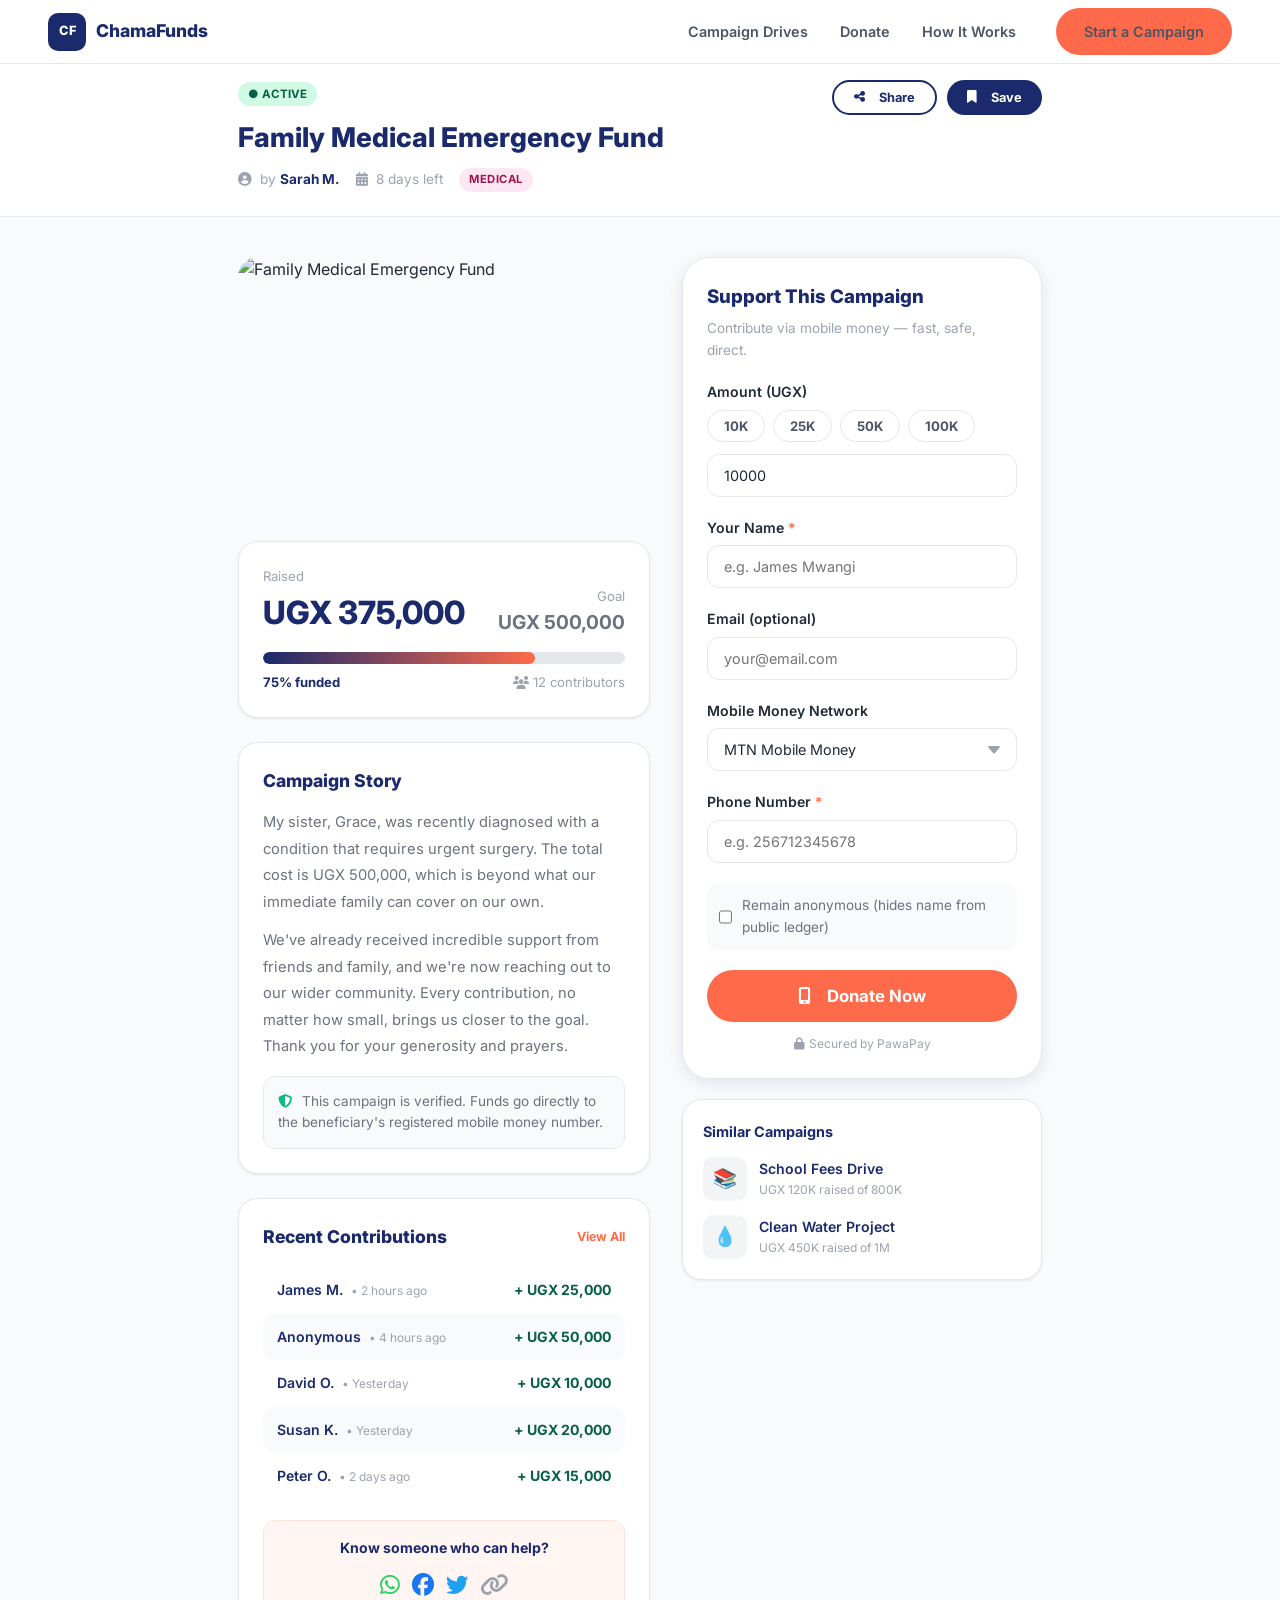
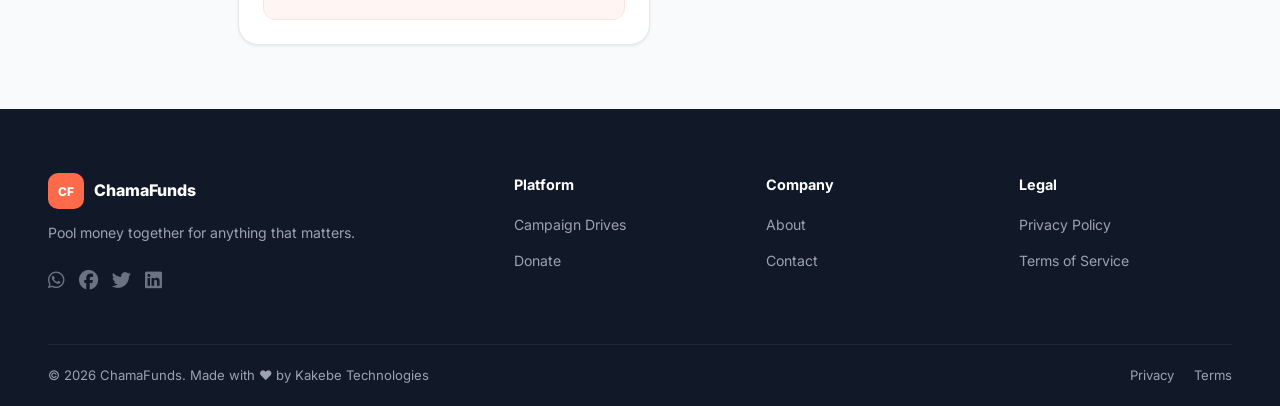
==== commit 924f6b56: "latest updates before transer to php" ====
--- a/campaign-detail.html
+++ b/campaign-detail.html
@@ -2,7 +2,20 @@
 <html lang="en">
 <head>
   <meta charset="UTF-8" /><meta name="viewport" content="width=device-width, initial-scale=1.0" />
-  <title>Family Medical Fund · ChamaFunds</title>
+  <title>Family Medical Emergency Fund - Donate in Uganda | ChamaFunds</title>
+  <meta name="description" content="Support the Family Medical Emergency Fund on ChamaFunds Uganda. Donate via MTN Mobile Money or Airtel Money. 100% of contributions go directly to the beneficiary. Transparent, secure crowdfunding for Ugandan communities." />
+  <meta name="keywords" content="Family Medical Emergency Fund, donate Uganda, medical crowdfunding Uganda, MTN Mobile Money donation, Airtel Money donation, UGX donation, Uganda healthcare fundraiser" />
+  <meta name="author" content="ChamaFunds" />
+  <meta name="geo.region" content="UG" />
+  <link rel="canonical" href="https://chamafunds.com/campaign/family-medical-emergency" />
+  <meta property="og:title" content="Family Medical Emergency Fund - Donate in Uganda | ChamaFunds" />
+  <meta property="og:description" content="Support this medical campaign in Uganda. Donate via MTN or Airtel Money. Funds go directly to the beneficiary." />
+  <meta property="og:type" content="website" />
+  <meta property="og:url" content="https://chamafunds.com/campaign/family-medical-emergency" />
+  <meta property="og:image" content="https://picsum.photos/seed/medical-fund-ug/1200/630" />
+  <meta name="twitter:card" content="summary_large_image" />
+  <meta name="twitter:title" content="Family Medical Emergency Fund - Donate in Uganda | ChamaFunds" />
+  <meta name="twitter:description" content="Support this medical campaign in Uganda. Donate via MTN or Airtel Money." />
   <link href="https://fonts.googleapis.com/css2?family=Inter:opsz,wght@14..32,400;14..32,600;14..32,700;14..32,800&display=swap" rel="stylesheet" />
   <link rel="stylesheet" href="https://cdnjs.cloudflare.com/ajax/libs/font-awesome/6.5.0/css/all.min.css" />
   <link rel="stylesheet" href="css/style.css" />
@@ -59,7 +72,7 @@
       <!-- LEFT COLUMN -->
       <div>
         <!-- Campaign Image -->
-        <div style="background:linear-gradient(135deg,#1A2A6C,#FF6B4A);border-radius:20px;height:260px;display:flex;align-items:center;justify-content:center;font-size:5rem;margin-bottom:24px;">🏥</div>
+        <img src="https://picsum.photos/seed/medical-ug/900/500" alt="Family Medical Emergency Fund" style="width:100%;height:260px;object-fit:cover;border-radius:20px;margin-bottom:24px;" loading="lazy" />
 
         <!-- Progress Card -->
         <div class="card" style="padding:24px;margin-bottom:24px;">
--- a/css/style.css
+++ b/css/style.css
@@ -60,8 +60,23 @@
   margin: 0 auto;
   padding: 0 48px;
 }
-@media (max-width: 1023px) { .container { padding: 0 32px; } }
-@media (max-width: 767px)  { .container { padding: 0 20px; } }
+/* Fluid container — stretches full width with generous side padding */
+.container-fluid {
+  width: 100%;
+  padding: 0 48px;
+}
+@media (max-width: 1023px) {
+  .container        { padding: 0 32px; }
+  .container-fluid  { padding: 0 32px; }
+}
+@media (max-width: 767px) {
+  .container        { padding: 0 20px; }
+  .container-fluid  { padding: 0 20px; }
+}
+/* Also widen the default max-width cap so content breathes more */
+:root {
+  --max-w: 1400px;
+}
 .section { padding: 88px 0; }
 .section-sm { padding: 56px 0; }
 
@@ -607,6 +622,8 @@
   .sidebar.mobile-open, .admin-sidebar.mobile-open { display: flex; position: fixed; left: 0; top: 0; bottom: 0; z-index: 900; }
   .admin-main, .main-content { padding: 16px; }
   .grid-4 { grid-template-columns: repeat(2, 1fr); }
+  /* 4-col homepage grid drops to 2 on tablet */
+  div[style*="grid-template-columns:repeat(4,1fr)"] { grid-template-columns: repeat(2, 1fr) !important; }
 }
 @media (max-width: 767px) {
   .section { padding: 56px 0; }
@@ -621,6 +638,8 @@
   .main-content, .admin-main { padding: 16px; }
   .footer-bottom { flex-direction: column; text-align: center; }
   .share-buttons { grid-template-columns: 1fr; }
+  /* 4-col homepage grid drops to 1 on mobile */
+  div[style*="grid-template-columns:repeat(4,1fr)"] { grid-template-columns: 1fr !important; }
 }
 
 /* ── Print ──────────────────────────────────────────────────── */
